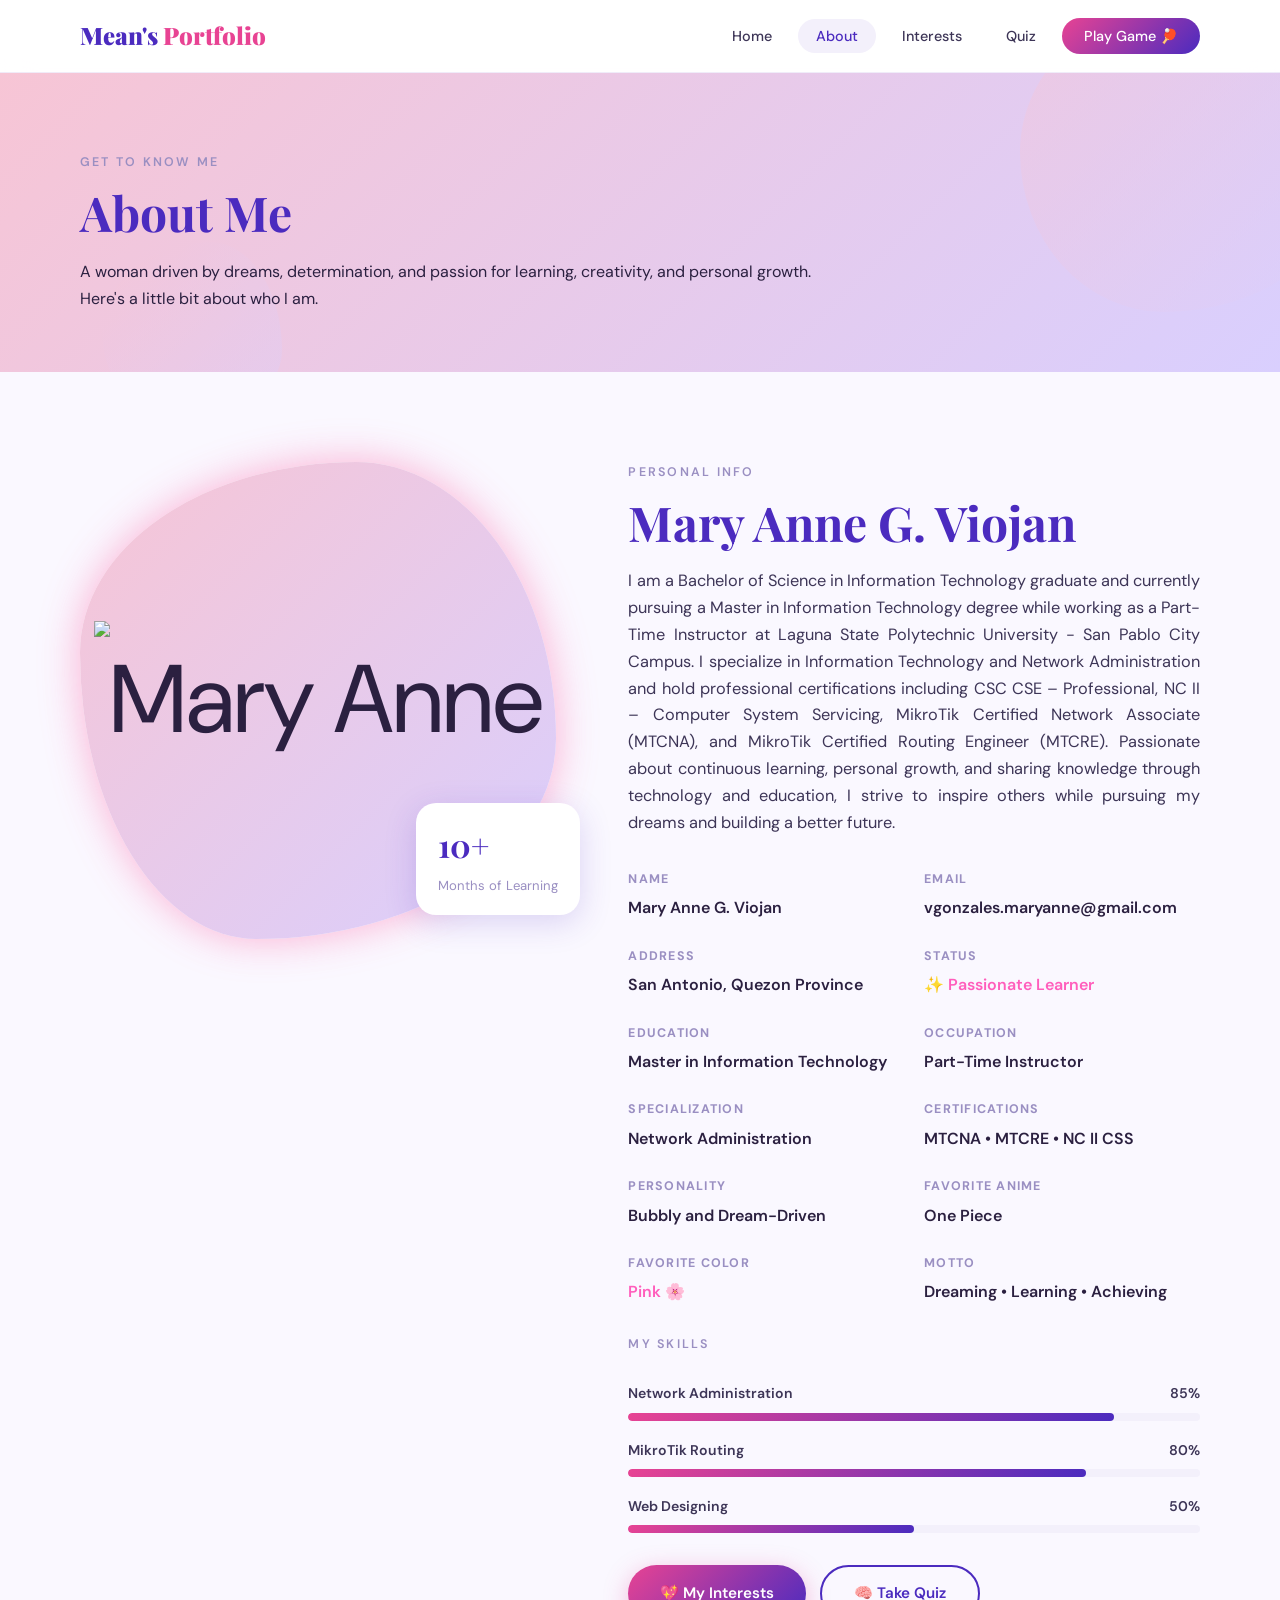
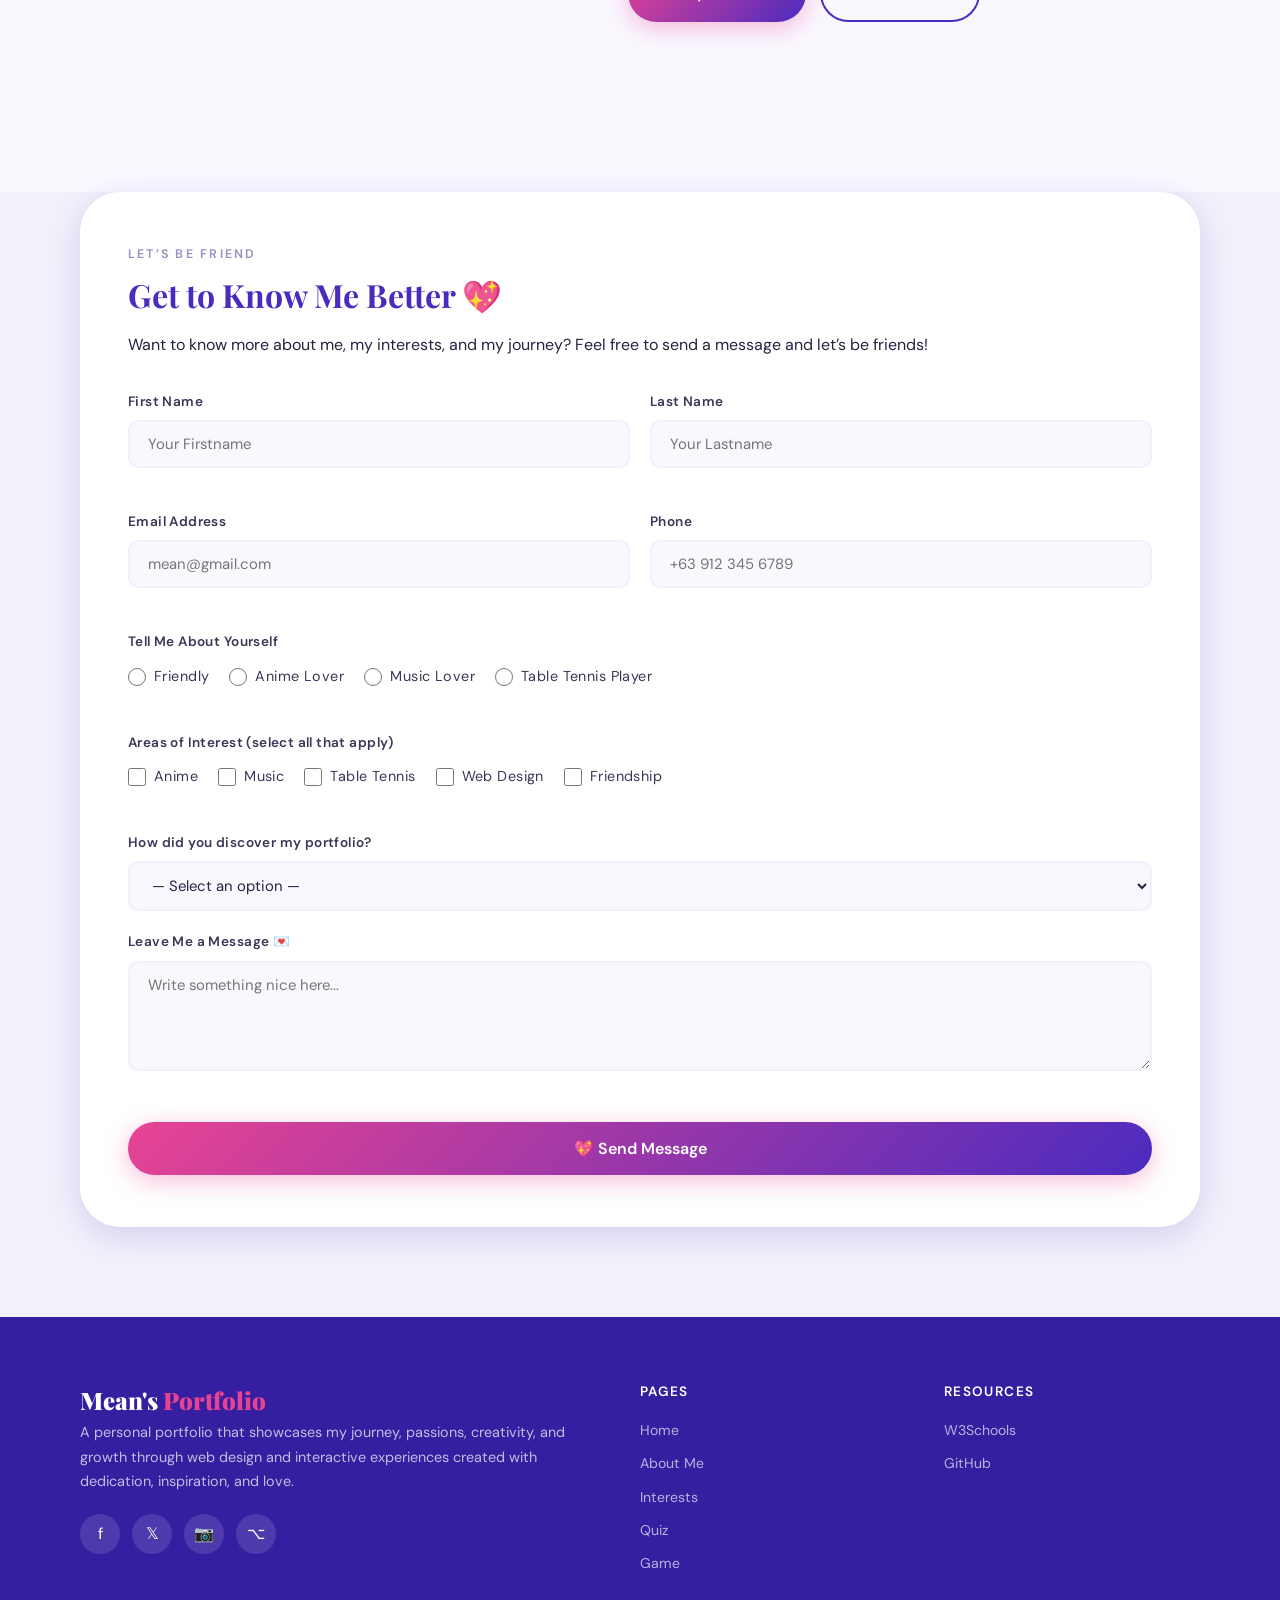
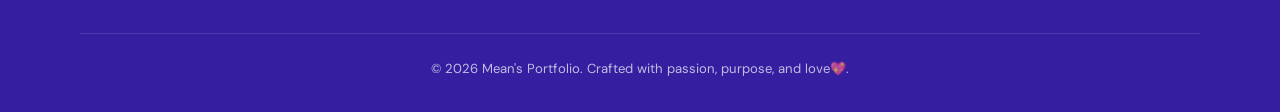
==== about.html @ 51479672 "Add files via upload" ====
<!DOCTYPE html>
<html lang="en">
<head>
  <meta charset="UTF-8" />
  <meta name="viewport" content="width=device-width, initial-scale=1.0" />
  <title>Mean's Portfolio — About Me</title>
  <link rel="stylesheet" href="style.css" />
</head>
<body>

  <nav class="navbar">
    <div class="container nav-inner">
      <a href="index.html" class="nav-logo">Mean's<span>  Portfolio</span></a>
      <ul class="nav-links">
        <li><a href="index.html">Home</a></li>
        <li><a href="about.html">About</a></li>
        <li><a href="interest.html">Interests</a></li>
        <li><a href="quiz.html">Quiz</a></li>
        <li><a href="game.html" class="nav-cta">Play Game 🏓</a></li>
      </ul>
      <button class="nav-hamburger" aria-label="Toggle menu">
        <span></span><span></span><span></span>
      </button>
    </div>
    <ul class="nav-mobile">
      <li><a href="index.html">Home</a></li>
      <li><a href="about.html">About</a></li>
      <li><a href="interest.html">Interests</a></li>
      <li><a href="quiz.html">Quiz</a></li>
      <li><a href="game.html">Play Game 🏓</a></li>
    </ul>
  </nav>

  <section class="page-hero">
    <div class="blob" style="width:320px;height:320px;top:-80px;right:-60px;opacity:.5;"></div>
    <div class="blob" style="width:180px;height:180px;bottom:-50px;left:8%;opacity:.4;"></div>
    <div class="container page-hero-content">
      <p class="section-label">Get to know me</p>
      <h1 class="section-title">About Me</h1>
     <p class="about-text">
        A woman driven by dreams, determination, and passion for learning, creativity, and personal growth. <br> Here's a little bit about who I am.</p>
    </div>
  </section>

  <section class="section">
    <div class="container">
      <div class="about-grid">
        <div class="about-img-wrap fade-up">
          <div class="about-img-blob">
            <img src="C:\Users\Mary Anne Viojan\Desktop\MEAN\MIT\2nd Sem\WITM 5-2\MeanPortfolio\mean.jpg" alt="Mary Anne" class="about-profile-img">
          </div>
          <div class="about-stat-card">
            <strong>10+</strong>
            <span>Months of Learning</span>
          </div>
        </div>

        <div class="about-info fade-up">
          <p class="section-label">Personal Info</p>
          <h2 class="section-title">Mary Anne G. Viojan</h2>
          <p class="section-sub" style="max-width:100%; text-align: justify;">
              I am a Bachelor of Science in Information Technology graduate and currently pursuing a Master in Information Technology degree while working as a Part-Time Instructor at Laguna State Polytechnic University - San Pablo City Campus. 
              I specialize in Information Technology and Network Administration and hold professional certifications including CSC CSE – Professional, NC II – Computer System Servicing, 
              MikroTik Certified Network Associate (MTCNA), and MikroTik Certified Routing Engineer (MTCRE). 
              Passionate about continuous learning, personal growth, and sharing knowledge through technology and education,
              I strive to inspire others while pursuing my dreams and building a better future.
          </p>

          <div style="display:grid; grid-template-columns:1fr 1fr; gap:20px; margin:28px 0;">

            <div>
              <span style="font-size:.78rem;font-weight:700;letter-spacing:.1em;text-transform:uppercase;color:var(--gray-400)">
                Name
              </span>
              <p style="font-weight:600;color:var(--text);margin-top:4px">
                Mary Anne G. Viojan
              </p>
            </div>

            <div>
              <span style="font-size:.78rem;font-weight:700;letter-spacing:.1em;text-transform:uppercase;color:var(--gray-400)">
                Email
              </span>
              <p style="font-weight:600;color:var(--text);margin-top:4px">
                vgonzales.maryanne@gmail.com
              </p>
            </div>

            <div>
              <span style="font-size:.78rem;font-weight:700;letter-spacing:.1em;text-transform:uppercase;color:var(--gray-400)">
                Address
              </span>
              <p style="font-weight:600;color:var(--text);margin-top:4px">
                San Antonio, Quezon Province
              </p>
            </div>

            <div>
              <span style="font-size:.78rem;font-weight:700;letter-spacing:.1em;text-transform:uppercase;color:var(--gray-400)">
                Status
              </span>
              <p style="font-weight:600;color:#ff5ebc;margin-top:4px">
                ✨ Passionate Learner
              </p>
            </div>

            <div>
              <span style="font-size:.78rem;font-weight:700;letter-spacing:.1em;text-transform:uppercase;color:var(--gray-400)">
                Education
              </span>
              <p style="font-weight:600;color:var(--text);margin-top:4px">
                Master in Information Technology
              </p>
            </div>

            <div>
              <span style="font-size:.78rem;font-weight:700;letter-spacing:.1em;text-transform:uppercase;color:var(--gray-400)">
                Occupation
              </span>
              <p style="font-weight:600;color:var(--text);margin-top:4px">
                Part-Time Instructor
              </p>
            </div>

            <div>
              <span style="font-size:.78rem;font-weight:700;letter-spacing:.1em;text-transform:uppercase;color:var(--gray-400)">
                Specialization
              </span>
              <p style="font-weight:600;color:var(--text);margin-top:4px">
                Network Administration
              </p>
            </div>

            <div>
              <span style="font-size:.78rem;font-weight:700;letter-spacing:.1em;text-transform:uppercase;color:var(--gray-400)">
                Certifications
              </span>
              <p style="font-weight:600;color:var(--text);margin-top:4px">
                MTCNA • MTCRE • NC II CSS
              </p>
            </div>

            <div>
              <span style="font-size:.78rem;font-weight:700;letter-spacing:.1em;text-transform:uppercase;color:var(--gray-400)">
                Personality
              </span>
              <p style="font-weight:600;color:var(--text);margin-top:4px">
                Bubbly and Dream-Driven
              </p>
            </div>

            <div>
              <span style="font-size:.78rem;font-weight:700;letter-spacing:.1em;text-transform:uppercase;color:var(--gray-400)">
                Favorite Anime
              </span>
              <p style="font-weight:600;color:var(--text);margin-top:4px">
                One Piece
              </p>
            </div>

            <div>
              <span style="font-size:.78rem;font-weight:700;letter-spacing:.1em;text-transform:uppercase;color:var(--gray-400)">
                Favorite Color
              </span>
              <p style="font-weight:600;color:#ff5ebc;margin-top:4px">
                Pink 🌸
              </p>
            </div>

            <div>
              <span style="font-size:.78rem;font-weight:700;letter-spacing:.1em;text-transform:uppercase;color:var(--gray-400)">
                Motto
              </span>
              <p style="font-weight:600;color:var(--text);margin-top:4px">
                Dreaming • Learning • Achieving
              </p>
            </div>

          </div>

          <p class="section-label">My Skills</p>
          <div class="skills-list">

            <div class="skill-item">
              <div class="skill-header"><span>Network Administration</span><span>85%</span></div>
              <div class="skill-bar">
                <div class="skill-fill" data-width="85%" style="width:0%"></div>
              </div>
            </div>

            <div class="skill-item">
              <div class="skill-header"><span>MikroTik Routing</span><span>80%</span></div>
              <div class="skill-bar">
                <div class="skill-fill" data-width="80%" style="width:0%"></div>
              </div>
            </div>

            <div class="skill-item">
              <div class="skill-header"><span>Web Designing</span><span>50%</span></div>
              <div class="skill-bar">
                <div class="skill-fill" data-width="50%" style="width:0%"></div>
              </div>
            </div>

          </div>

          <div style="margin-top:32px; display:flex; gap:14px; flex-wrap:wrap;">
            <a href="interest.html" class="btn btn-primary">💖 My Interests</a>
            <a href="quiz.html"     class="btn btn-outline">🧠 Take Quiz</a>
          </div>
        </div>

      </div>
    </div>
  </section>

  <section class="section" style="background:var(--gray-100); padding-top:0;">
    <div class="container">
      <div class="form-card fade-up">
        <p class="section-label">LET’S BE FRIEND</p>
        <h2 class="section-title">Get to Know Me Better 💖</h2>
        <p class="section-sub; about-text">Want to know more about me, my interests, and my journey? Feel free to send a message and let’s be friends!</p>

        <form id="contact-form" novalidate>
          <div class="form-grid">

            <div class="form-group">
              <label for="fname">First Name</label>
              <input type="text" id="fname" name="fname" placeholder="Your Firstname" />
              <span class="form-error" id="fname-error"></span>
            </div>

            <div class="form-group">
              <label for="lname">Last Name</label>
              <input type="text" id="lname" name="lname" placeholder="Your Lastname" />
              <span class="form-error" id="lname-error"></span>
            </div>

            <div class="form-group">
              <label for="email">Email Address</label>
              <input type="email" id="email" name="email" placeholder="mean@gmail.com" />
              <span class="form-error" id="email-error"></span>
            </div>

            <div class="form-group">
              <label for="phone">Phone</label>
              <input type="tel" id="phone" name="phone" placeholder="+63 912 345 6789" />
            </div>

            <div class="form-group full">
              <label>Tell Me About Yourself</label>
              <div class="radio-group">
                <label><input type="radio" name="yourself" value="Friendly" /> Friendly</label>
                <label><input type="radio" name="yourself" value="Anime Lover"   /> Anime Lover</label>
                <label><input type="radio" name="yourself" value="Music Lover"  />Music Lover </label>
                <label><input type="radio" name="yourself" value="Table Tennis Player"     />Table Tennis Player </label>
              </div>
              <span class="form-error" id="yourself-error"></span>
            </div>

            <div class="form-group full">
              <label>Areas of Interest (select all that apply)</label>
              <div class="check-group">
                <label><input type="checkbox" name="interests" value="anime"  /> Anime</label>
                <label><input type="checkbox" name="interests" value="music"  /> Music</label>
                <label><input type="checkbox" name="interests" value="pingpong"  /> Table Tennis</label>
                <label><input type="checkbox" name="interests" value="web"      /> Web Design</label>
                <label><input type="checkbox" name="interests" value="frienship"  /> Friendship</label>
              </div>
              <span class="form-error" id="interests-error"></span>
            </div>

            <div class="form-group full">
              <label for="source">How did you discover my portfolio?</label>
              <select id="source" name="source">
                <option value="">— Select an option —</option>
                <option value="social">Social Media</option>
                <option value="reco">Friend Recommendation</option>
                <option value="school">School Activity</option>
                <option value="exploring">Just Exploring</option>
                <option value="other">Other</option>
              </select>
            </div>

            <div class="form-group full">
              <label for="message">Leave Me a Message 💌</label>
              <textarea id="message" name="message" placeholder="Write something nice here..."></textarea>
              <span class="form-error" id="message-error"></span>
            </div>

            <div class="form-group full" style="margin-top:8px;">
              <button type="submit" class="btn btn-primary" style="width:100%; justify-content:center; font-size:1rem; padding:16px;">
                💖 Send Message
              </button>
            </div>

          </div>
        </form>

        <div id="form-success" class="form-success-msg">
          🎉 Thank you! Your message has been received. I'll get back to you soon!
        </div>

      </div>
    </div>
  </section>

  <footer class="footer">
    <div class="container">
      <div class="footer-grid">
        <div class="footer-brand">
          <a href="index.html" class="nav-logo">Mean's<span> Portfolio</span></a>
          <p>A personal portfolio that showcases my journey, passions, creativity, and growth through web design and interactive experiences created with dedication, inspiration, and love.</p>
          <div class="social-links">
            <a href="https://www.facebook.com/maryanne.gonzales.5876/" title="Facebook">f</a>
            <a href="#" title="Twitter">𝕏</a>
            <a href="https://www.instagram.com/_whtdhck" title="Instagram">📷</a>
            <a href="#" title="GitHub">⌥</a>
          </div>
        </div>
        <div class="footer-col">
          <h4>Pages</h4>
          <a href="index.html">Home</a>
          <a href="about.html">About Me</a>
          <a href="interest.html">Interests</a>
          <a href="quiz.html">Quiz</a>
          <a href="game.html">Game</a>
        </div>
        <div class="footer-col">
          <h4>Resources</h4>
          <a href="https://www.w3schools.com" target="_blank" rel="noopener">W3Schools</a>
          <a href="https://github.com" target="_blank" rel="noopener">GitHub</a>
        </div>
      </div>
      <div class="footer-bottom">
        <p>© 2026 Mean's Portfolio. Crafted with passion, purpose, and love💖.</p>
      </div>
    </div>
  </footer>

  <script src="script.js"></script>
</body>
</html>
---- style.css ----
/* ---------- Google Fonts Import ---------- */
@import url('https://fonts.googleapis.com/css2?family=Playfair+Display:wght@700;900&family=DM+Sans:wght@300;400;500;600&display=swap');

/* ---------- CSS Variables ---------- */
:root {
  --purple:      #4B2BBF;
  --purple-dark: #351FA0;
  --purple-light:#7B5EE8;
  --pink:        #E84393;
  --pink-light:  #F7C5D5;
  --rose:        #FF6FB4;
  --white:       #FFFFFF;
  --off-white:   #FAF8FF;
  --gray-100:    #F3F0FB;
  --gray-400:    #9A8FC2;
  --gray-700:    #3D3557;
  --text:        #2B2040;

  --gradient:    linear-gradient(135deg, var(--pink) 0%, var(--purple) 100%);
  --gradient-soft: linear-gradient(135deg, #F7C5D5 0%, #D9CFFE 100%);

  --shadow-sm:   0 2px 12px rgba(75,43,191,.10);
  --shadow-md:   0 8px 32px rgba(75,43,191,.18);
  --shadow-lg:   0 20px 60px rgba(75,43,191,.22);

  --radius-sm:   10px;
  --radius-md:   20px;
  --radius-lg:   40px;
  --radius-blob: 60% 40% 55% 45% / 50% 60% 40% 50%;

  --transition:  0.28s cubic-bezier(.4,0,.2,1);
  --font-display:'Playfair Display', serif;
  --font-body:   'DM Sans', sans-serif;
}

/* ---------- Reset & Base ---------- */
*, *::before, *::after { box-sizing: border-box; margin: 0; padding: 0; }

html { scroll-behavior: smooth; }

body {
  font-family: var(--font-body);
  background: var(--off-white);
  color: var(--text);
  line-height: 1.65;
  overflow-x: hidden;
}

img { max-width: 100%; display: block; }
a  { text-decoration: none; color: inherit; }
ul { list-style: none; }

/* ---------- Utility ---------- */
.container {
  width: 90%;
  max-width: 1120px;
  margin: 0 auto;
}

.section { padding: 90px 0; }

.section-label {
  font-size: .78rem;
  font-weight: 600;
  letter-spacing: .18em;
  text-transform: uppercase;
  color: var(--gray-400);
  margin-bottom: 12px;
}

.section-title {
  font-family: var(--font-display);
  font-size: clamp(2rem, 4vw, 3rem);
  color: var(--purple);
  line-height: 1.15;
  margin-bottom: 18px;
}

.section-sub {
  color: var(--gray-700);
  max-width: 540px;
  font-size: 1.02rem;
}

/* Gradient text helper */
.grad-text {
  background: var(--gradient);
  -webkit-background-clip: text;
  -webkit-text-fill-color: transparent;
  background-clip: text;
}

/* Blob shapes */
.blob {
  border-radius: var(--radius-blob);
  background: var(--gradient-soft);
  position: absolute;
  z-index: 0;
  pointer-events: none;
}

/* ---------- Buttons ---------- */
.btn {
  display: inline-flex;
  align-items: center;
  gap: 8px;
  padding: 14px 32px;
  border-radius: 50px;
  font-family: var(--font-body);
  font-size: .95rem;
  font-weight: 600;
  cursor: pointer;
  border: none;
  transition: var(--transition);
}

.btn-primary {
  background: var(--gradient);
  color: var(--white);
  box-shadow: 0 6px 24px rgba(232,67,147,.35);
}
.btn-primary:hover {
  transform: translateY(-3px);
  box-shadow: 0 12px 36px rgba(232,67,147,.45);
}

.btn-outline {
  background: transparent;
  color: var(--purple);
  border: 2px solid var(--purple);
}
.btn-outline:hover {
  background: var(--purple);
  color: var(--white);
  transform: translateY(-3px);
}

.btn-white {
  background: var(--white);
  color: var(--purple);
  box-shadow: var(--shadow-sm);
}
.btn-white:hover {
  background: var(--gray-100);
  transform: translateY(-3px);
}

/* ---------- NAV ---------- */
.navbar {
  position: fixed;
  top: 0; left: 0; right: 0;
  z-index: 1000;
  background: rgba(255,255,255,.9);
  backdrop-filter: blur(16px);
  -webkit-backdrop-filter: blur(16px);
  border-bottom: 1px solid rgba(75,43,191,.08);
  transition: box-shadow var(--transition);
}

.navbar.scrolled { box-shadow: var(--shadow-md); }

.nav-inner {
  display: flex;
  align-items: center;
  justify-content: space-between;
  height: 72px;
}

.nav-logo {
  font-family: var(--font-display);
  font-size: 1.5rem;
  color: var(--purple);
  font-weight: 900;
}
.nav-logo span { color: var(--pink); }

.nav-links {
  display: flex;
  gap: 8px;
  align-items: center;
}

.nav-links a {
  padding: 8px 18px;
  border-radius: 50px;
  font-size: .9rem;
  font-weight: 500;
  color: var(--gray-700);
  transition: var(--transition);
}
.nav-links a:hover,
.nav-links a.active {
  background: var(--gray-100);
  color: var(--purple);
}
.nav-links a.nav-cta {
  background: var(--gradient);
  color: var(--white);
  padding: 9px 22px;
}
.nav-links a.nav-cta:hover { opacity: .88; transform: translateY(-1px); }

/* Hamburger */
.nav-hamburger {
  display: none;
  flex-direction: column;
  gap: 5px;
  cursor: pointer;
  padding: 4px;
  background: none;
  border: none;
}
.nav-hamburger span {
  display: block;
  width: 26px;
  height: 3px;
  background: var(--purple);
  border-radius: 3px;
  transition: var(--transition);
}
.nav-hamburger.open span:nth-child(1) { transform: translateY(8px) rotate(45deg); }
.nav-hamburger.open span:nth-child(2) { opacity: 0; }
.nav-hamburger.open span:nth-child(3) { transform: translateY(-8px) rotate(-45deg); }

/* Mobile nav */
.nav-mobile {
  display: none;
  flex-direction: column;
  background: var(--white);
  padding: 16px 24px 24px;
  border-top: 1px solid var(--gray-100);
}
.nav-mobile.open { display: flex; }
.nav-mobile a {
  padding: 12px 0;
  border-bottom: 1px solid var(--gray-100);
  font-weight: 500;
  color: var(--gray-700);
  transition: color var(--transition);
}
.nav-mobile a:hover, .nav-mobile a.active { color: var(--purple); }

/* ---------- FOOTER ---------- */
.footer {
  background: var(--purple-dark);
  color: rgba(255,255,255,.7);
  padding: 64px 0 32px;
}

.footer-grid {
  display: grid;
  grid-template-columns: 2fr 1fr 1fr;
  gap: 48px;
  margin-bottom: 48px;
}

.footer-brand .nav-logo { color: var(--white); margin-bottom: 14px; }
.footer-brand p { font-size: .9rem; line-height: 1.7; }

.footer-col h4 {
  color: var(--white);
  font-size: .85rem;
  font-weight: 600;
  letter-spacing: .1em;
  text-transform: uppercase;
  margin-bottom: 16px;
}
.footer-col a {
  display: block;
  font-size: .88rem;
  margin-bottom: 10px;
  color: rgba(255,255,255,.65);
  transition: color var(--transition);
}
.footer-col a:hover { color: var(--pink-light); }

.footer-bottom {
  border-top: 1px solid rgba(255,255,255,.12);
  padding-top: 24px;
  text-align: center;
  font-size: .82rem;
}

/* ---------- SOCIAL ICONS ---------- */
.social-links { display: flex; gap: 12px; margin-top: 20px; }
.social-links a {
  width: 40px; height: 40px;
  border-radius: 50%;
  background: rgba(255,255,255,.12);
  display: flex; align-items: center; justify-content: center;
  font-size: 1rem;
  transition: var(--transition);
  color: var(--white);
}
.social-links a:hover { background: var(--pink); transform: translateY(-3px); }

/* ---------- PAGE HERO (shared) ---------- */
.page-hero {
  margin-top: 72px;
  padding: 80px 0 60px;
  background: var(--gradient-soft);
  position: relative;
  overflow: hidden;
}
.page-hero .blob:nth-child(1) { width: 350px; height: 350px; top: -80px; right: -80px; opacity: .5; }
.page-hero .blob:nth-child(2) { width: 200px; height: 200px; bottom: -60px; left: 10%; opacity: .4; }
.page-hero-content { position: relative; z-index: 1; }

/* HOME PAGE */
.hero {
  margin-top: 72px;
  min-height: calc(100vh - 72px);
  display: flex;
  align-items: center;
  position: relative;
  overflow: hidden;
  background: var(--off-white);
}

.hero-bg-blob-1 {
  width: 600px; height: 600px;
  background: var(--gradient-soft);
  top: -100px; right: -120px;
  opacity: .7;
}
.hero-bg-blob-2 {
  width: 280px; height: 280px;
  background: linear-gradient(135deg, #fde8f4, #d4c9ff);
  bottom: 60px; left: 5%;
  opacity: .6;
}

.hero-inner {
  display: grid;
  grid-template-columns: 1fr 1fr;
  gap: 64px;
  align-items: center;
  position: relative;
  z-index: 1;
}

.hero-tag {
  display: inline-block;
  background: var(--gray-100);
  color: var(--purple);
  font-size: .78rem;
  font-weight: 600;
  letter-spacing: .14em;
  text-transform: uppercase;
  padding: 7px 18px;
  border-radius: 50px;
  margin-bottom: 30px;
}

.hero-title {
  font-family: var(--font-display);
  font-size: clamp(2.4rem, 5.5vw, 4rem);
  line-height: 1.1;
  color: var(--purple);
  margin-bottom: 22px;
}

.hero-desc {
  color: var(--gray-700);
  font-size: 1.08rem;
  max-width: 440px;
  margin-bottom: 36px;
}

.hero-actions { display: flex; gap: 14px; flex-wrap: wrap; }

/* Stats strip */
.hero-stats {
  display: flex;
  gap: 40px;
  margin-top: 52px;
  padding-top: 40px;
  border-top: 1px solid var(--gray-100);
}
.hero-stats .stat-num {
  font-family: var(--font-display);
  font-size: 2.2rem;
  color: var(--purple);
  display: block;
  line-height: 1;
}
.hero-stats .stat-label {
  font-size: .82rem;
  color: var(--gray-400);
  margin-top: 4px;
}

/* Hero image side */
.hero-visual { position: relative; display: flex; justify-content: center; }

.hero-img-blob {
  width: 420px; height: 420px;
  background: var(--gradient);
  position: relative;
  border-radius: 55% 45% 60% 40% / 45% 55% 45% 55%;
  overflow: hidden;
  box-shadow: var(--shadow-lg);
}

.hero-img-blob img {
  width: 100%; height: 100%;
  object-fit: cover;
  opacity: .9;
}

/* Placeholder avatar (no real image) */
.avatar-placeholder {
  width: 100%;
  height: 100%;
  display: flex;
  align-items: center;
  justify-content: center;
  font-size: 8rem;
  background: var(--gradient-soft);
}

/* ===== FLOATING BADGE FINAL ===== */
.hero-badge{
    position: absolute;
    right: -20px;
    bottom: 70px;

    background: white;
    padding: 10px 14px;

    border-radius: 18px;

    display: flex;
    align-items: center;
    gap: 10px;

    width: 150px;

    box-shadow: 0 10px 25px rgba(0,0,0,0.08);

    transition: 0.3s ease;
}

/* Hover Effect */
.hero-badge:hover{
    transform: translateY(-4px);
    box-shadow: 0 14px 30px rgba(255, 105, 180, 0.18);
}

/* Badge Icon */
.hero-badge-icon{
    width: 36px;
    height: 36px;

    display: flex;
    align-items: center;
    justify-content: center;

    border-radius: 50%;

    font-size: .9rem;

    background: linear-gradient(135deg,#ff5ec4,#9b5cff);
    color: white;

    flex-shrink: 0;
}

/* Badge Text */
.hero-badge strong{
    font-size: .95rem;
    color: #4b2aad;
}

.hero-badge span{
    font-size: .85rem;
    color: #8c8c8c;
}

/* Home Features section */
.features-grid {
  display: grid;
  grid-template-columns: repeat(4, 1fr);
  gap: 15px;
  margin-top: 30px;
}

.feature-card {
  background: var(--white);
  border-radius: var(--radius-md);
  padding: 20px 15px;
  box-shadow: var(--shadow-sm);
  border: 1px solid rgba(75,43,191,.06);
  transition: var(--transition);
  position: relative;
  overflow: hidden;
  
}
.feature-card::before {
  content: '';
  position: absolute;
  top: 0; left: 0; right: 0;
  height: 4px;
  background: var(--gradient);
  transform: scaleX(0);
  transition: transform var(--transition);
  transform-origin: left;
}
.feature-card:hover { transform: translateY(-6px); box-shadow: var(--shadow-md); }
.feature-card:hover::before { transform: scaleX(1); }

.feature-icon {
  width: 56px; height: 56px;
  background: var(--gradient-soft);
  border-radius: var(--radius-sm);
  display: flex; align-items: center; justify-content: center;
  font-size: 1.6rem;
  margin-bottom: 20px;
}

.feature-card h3 {
  font-family: var(--font-display);
  font-size: 1.25rem;
  color: var(--purple);
  margin-bottom: 10px;
}
.feature-card p { font-size: .9rem; color: var(--gray-700); line-height: 1.7; }

/* CTA Banner */
.cta-banner {
  background: var(--gradient);
  border-radius: var(--radius-lg);
  padding: 70px 60px;
  text-align: center;
  position: relative;
  overflow: hidden;
  color: var(--white);
}
.cta-banner h2 {
  font-family: var(--font-display);
  font-size: clamp(2rem, 4vw, 3rem);
  margin-bottom: 16px;
}
.cta-banner p { opacity: .88; margin-bottom: 36px; font-size: 1.05rem; }

/* ABOUT PAGE */
.about-grid {
  display: grid;
  grid-template-columns: 1fr 1.2fr;
  gap: 72px;
  align-items: start;
}

.about-img-wrap { position: relative; }

.about-img-blob {
  width: 100%;
  aspect-ratio: 1;
  background: var(--gradient-soft);
  border-radius: 55% 45% 50% 50% / 50% 60% 40% 50%;
  display: flex; align-items: center; justify-content: center;
  font-size: 6rem;
  overflow: hidden;
  box-shadow: var(--shadow-md);
}

.about-stat-card {
  position: absolute;
  background: var(--white);
  box-shadow: var(--shadow-md);
  border-radius: var(--radius-md);
  padding: 16px 22px;
  bottom: 24px; right: -24px;
}
.about-stat-card strong {
  font-family: var(--font-display);
  font-size: 2rem;
  color: var(--purple);
  display: block;
}
.about-stat-card span { font-size: .82rem; color: var(--gray-400); }

/* Skills progress bars */
.skills-list { margin-top: 28px; }
.skill-item { margin-bottom: 18px; }
.skill-item .skill-header {
  display: flex;
  justify-content: space-between;
  font-size: .88rem;
  font-weight: 600;
  color: var(--gray-700);
  margin-bottom: 7px;
}
.skill-bar {
  height: 8px;
  background: var(--gray-100);
  border-radius: 50px;
  overflow: hidden;
}
.skill-fill {
  height: 100%;
  background: var(--gradient);
  border-radius: 50px;
  transform-origin: left;
  animation: growBar 1.2s ease forwards;
}
@keyframes growBar { from { width: 0 !important; } }

/* Contact Form */
.form-card {
  background: var(--white);
  border-radius: var(--radius-lg);
  padding: 52px 48px;
  box-shadow: var(--shadow-md);
  margin-top: 80px;
}
.form-card .section-title { font-size: 2rem; }

.form-grid {
  display: grid;
  grid-template-columns: 1fr 1fr;
  gap: 20px;
  margin-top: 32px;
}
.form-grid .full { grid-column: 1 / -1; }

.form-group { display: flex; flex-direction: column; gap: 7px; }

.form-group label {
  font-size: .85rem;
  font-weight: 600;
  color: var(--gray-700);
  letter-spacing: .03em;
}

.form-group input,
.form-group select,
.form-group textarea {
  padding: 12px 18px;
  border: 2px solid var(--gray-100);
  border-radius: var(--radius-sm);
  font-family: var(--font-body);
  font-size: .93rem;
  color: var(--text);
  background: var(--off-white);
  transition: border-color var(--transition), box-shadow var(--transition);
  outline: none;
}
.form-group input:focus,
.form-group select:focus,
.form-group textarea:focus {
  border-color: var(--purple-light);
  box-shadow: 0 0 0 3px rgba(123,94,232,.15);
  background: var(--white);
}
.form-group textarea { resize: vertical; min-height: 110px; }

/* Radio & Checkbox group */
.radio-group, .check-group {
  display: flex;
  gap: 20px;
  flex-wrap: wrap;
  margin-top: 4px;
}
.radio-group label,
.check-group label {
  display: flex;
  align-items: center;
  gap: 8px;
  cursor: pointer;
  font-size: .9rem;
  color: var(--gray-700);
  font-weight: 400;
}
.radio-group input[type="radio"],
.check-group input[type="checkbox"] {
  width: 18px; height: 18px;
  accent-color: var(--purple);
  cursor: pointer;
  border: none;
  padding: 0;
  box-shadow: none;
}
.form-group input[type="radio"]:focus,
.form-group input[type="checkbox"]:focus { box-shadow: none; border-color: transparent; }

.form-error {
  font-size: .78rem;
  color: #e63946;
  min-height: 16px;
}
.form-success-msg {
  display: none;
  background: linear-gradient(135deg,#d4edda,#c3f0ca);
  color: #155724;
  border-radius: var(--radius-sm);
  padding: 16px 20px;
  font-weight: 600;
  margin-top: 20px;
  text-align: center;
}

/* INTEREST PAGE */
.interests-grid {
  display: grid;
  grid-template-columns: repeat(3, 1fr);
  gap: 28px;
  margin-top: 48px;
}

.interest-card {
  background: var(--white);
  border-radius: var(--radius-md);
  overflow: hidden;
  box-shadow: var(--shadow-sm);
  transition: var(--transition);
}
.interest-card:hover { transform: translateY(-8px); box-shadow: var(--shadow-md); }

.interest-card-img {
  height: 180px;
  background: var(--gradient-soft);
  display: flex; align-items: center; justify-content: center;
  font-size: 4rem;
  position: relative;
  overflow: hidden;
}
.interest-card-img::after {
  content: '';
  position: absolute;
  bottom: 0; left: 0; right: 0;
  height: 50%;
  background: linear-gradient(to top, rgba(75,43,191,.15), transparent);
}

.interest-card-body { padding: 24px; }
.interest-card-body h3 {
  font-family: var(--font-display);
  font-size: 1.2rem;
  color: var(--purple);
  margin-bottom: 10px;
}
.interest-card-body p { font-size: .88rem; color: var(--gray-700); line-height: 1.7; margin-bottom: 16px; }
.interest-card-body a { font-size: .85rem; font-weight: 600; color: var(--pink); }
.interest-card-body a:hover { text-decoration: underline; }

/* Favorites table */
.fancy-table {
  width: 100%;
  border-collapse: collapse;
  margin-top: 32px;
  background: var(--white);
  border-radius: var(--radius-md);
  overflow: hidden;
  box-shadow: var(--shadow-sm);
}
.fancy-table thead {
  background: var(--gradient);
  color: var(--white);
}
.fancy-table th {
  padding: 16px 20px;
  text-align: left;
  font-size: .85rem;
  font-weight: 600;
  letter-spacing: .05em;
  text-transform: uppercase;
}
.fancy-table td {
  padding: 15px 20px;
  font-size: .9rem;
  color: var(--gray-700);
  border-bottom: 1px solid var(--gray-100);
}
.fancy-table tr:last-child td { border-bottom: none; }
.fancy-table tr:hover td { background: var(--gray-100); }

.tag-badge {
  display: inline-block;
  background: var(--gradient-soft);
  color: var(--purple);
  font-size: .76rem;
  font-weight: 600;
  padding: 4px 12px;
  border-radius: 50px;
}

/* Quick links panel */
.quick-links-panel {
  background: var(--gradient);
  border-radius: var(--radius-lg);
  padding: 52px 48px;
  color: var(--white);
  display: flex;
  align-items: center;
  justify-content: space-between;
  gap: 32px;
  flex-wrap: wrap;
  margin-top: 64px;
}
.quick-links-panel h3 {
  font-family: var(--font-display);
  font-size: 1.8rem;
  margin-bottom: 8px;
}
.quick-links-panel p { opacity: .85; font-size: .95rem; }
.quick-links-btns { display: flex; gap: 14px; flex-wrap: wrap; }

/* QUIZ PAGE  */
.quiz-wrap {
  max-width: 760px;
  margin: 0 auto;
}

.quiz-card {
  background: var(--white);
  border-radius: var(--radius-lg);
  padding: 48px 52px;
  box-shadow: var(--shadow-md);
  margin-bottom: 32px;
}

.quiz-progress-bar {
  height: 6px;
  background: var(--gray-100);
  border-radius: 50px;
  overflow: hidden;
  margin-bottom: 32px;
}
.quiz-progress-fill {
  height: 100%;
  background: var(--gradient);
  border-radius: 50px;
  transition: width .5s ease;
}

.quiz-meta {
  display: flex;
  justify-content: space-between;
  align-items: center;
  margin-bottom: 24px;
}
.quiz-q-num { font-size: .82rem; font-weight: 600; color: var(--gray-400); letter-spacing: .08em; text-transform: uppercase; }
.quiz-score-live {
  background: var(--gradient-soft);
  color: var(--purple);
  font-weight: 700;
  font-size: .85rem;
  padding: 5px 14px;
  border-radius: 50px;
}

.quiz-question {
  font-family: var(--font-display);
  font-size: 1.55rem;
  color: var(--purple);
  margin-bottom: 28px;
  line-height: 1.3;
}

.quiz-options { display: flex; flex-direction: column; gap: 14px; }

.quiz-option {
  display: flex;
  align-items: center;
  gap: 16px;
  padding: 16px 20px;
  border: 2px solid var(--gray-100);
  border-radius: var(--radius-sm);
  cursor: pointer;
  font-size: .95rem;
  font-weight: 500;
  color: var(--gray-700);
  transition: var(--transition);
  background: var(--off-white);
  user-select: none;
}
.quiz-option:hover:not(.disabled) {
  border-color: var(--purple-light);
  background: var(--gray-100);
}
.quiz-option.correct {
  border-color: #34c78a;
  background: #edfbf4;
  color: #155724;
}
.quiz-option.wrong {
  border-color: #e63946;
  background: #fef0f0;
  color: #841a1a;
}
.quiz-option.disabled { cursor: not-allowed; }

.quiz-option-letter {
  width: 34px; height: 34px;
  border-radius: 50%;
  background: var(--gray-100);
  display: flex; align-items: center; justify-content: center;
  font-weight: 700;
  font-size: .85rem;
  flex-shrink: 0;
  transition: var(--transition);
}
.quiz-option.correct .quiz-option-letter { background: #34c78a; color: var(--white); }
.quiz-option.wrong   .quiz-option-letter { background: #e63946; color: var(--white); }

#quiz-feedback {
  margin-top: 20px;
  padding: 14px 20px;
  border-radius: var(--radius-sm);
  font-weight: 600;
  font-size: .95rem;
  display: none;
}
#quiz-feedback.correct { background: #edfbf4; color: #155724; }
#quiz-feedback.wrong   { background: #fef0f0; color: #841a1a; }

.quiz-nav { display: flex; justify-content: flex-end; margin-top: 28px; }

/* Results card */
#quiz-result {
  display: none;
  text-align: center;
}
.result-emoji { font-size: 5rem; margin-bottom: 16px; }
#quiz-result h2 {
  font-family: var(--font-display);
  font-size: 2.4rem;
  color: var(--purple);
  margin-bottom: 10px;
}
.result-score-big {
  font-family: var(--font-display);
  font-size: 4rem;
  background: var(--gradient);
  -webkit-background-clip: text;
  -webkit-text-fill-color: transparent;
  background-clip: text;
  line-height: 1;
  margin: 16px 0;
}
.result-msg { color: var(--gray-700); margin-bottom: 28px; }

/* Score table */
.score-table-wrap {
  background: var(--white);
  border-radius: var(--radius-lg);
  padding: 40px 48px;
  box-shadow: var(--shadow-md);
}
.score-table-wrap h3 {
  font-family: var(--font-display);
  font-size: 1.6rem;
  color: var(--purple);
  margin-bottom: 24px;
}

/* GAME PAGE */
.game-wrap {
  max-width: 820px;
  margin: 0 auto;
}

.game-header-bar {
  display: flex;
  align-items: center;
  justify-content: space-between;
  background: var(--white);
  border-radius: var(--radius-md);
  padding: 20px 32px;
  box-shadow: var(--shadow-sm);
  margin-bottom: 20px;
  flex-wrap: wrap;
  gap: 16px;
}
.game-header-bar h2 {
  font-family: var(--font-display);
  font-size: 1.5rem;
  color: var(--purple);
}

.scoreboard {
  display: flex;
  gap: 32px;
  align-items: center;
}
.score-block { text-align: center; }
.score-block .score-num {
  font-family: var(--font-display);
  font-size: 2.2rem;
  color: var(--purple);
  line-height: 1;
}
.score-block .score-lbl { font-size: .78rem; color: var(--gray-400); font-weight: 600; letter-spacing: .05em; text-transform: uppercase; }
.score-divider { font-size: 1.5rem; color: var(--gray-400); }

/* Canvas container */
#game-canvas-wrap {
  background: var(--white);
  border-radius: var(--radius-md);
  box-shadow: var(--shadow-md);
  overflow: hidden;
  position: relative;
}
#game-canvas { display: block; width: 100%; cursor: pointer; }

.game-overlay {
  position: absolute;
  inset: 0;
  display: flex;
  flex-direction: column;
  align-items: center;
  justify-content: center;
  background: rgba(255,255,255,.92);
  backdrop-filter: blur(6px);
  z-index: 10;
}
.game-overlay h3 {
  font-family: var(--font-display);
  font-size: 2.8rem;
  color: var(--purple);
  margin-bottom: 10px;
  text-align: center;
}
.game-overlay p { color: var(--gray-700); margin-bottom: 28px; font-size: 1.05rem; text-align: center; max-width: 360px; }

.game-controls {
  display: flex;
  gap: 14px;
  justify-content: center;
  margin-top: 20px;
  flex-wrap: wrap;
}

.game-instructions {
  background: var(--gradient-soft);
  border-radius: var(--radius-md);
  padding: 24px 32px;
  margin-top: 20px;
  display: flex;
  gap: 32px;
  flex-wrap: wrap;
}
.game-instr-item {
  display: flex;
  align-items: center;
  gap: 10px;
  font-size: .88rem;
  color: var(--gray-700);
}
.game-instr-item .instr-icon {
  width: 36px; height: 36px;
  background: var(--white);
  border-radius: 8px;
  display: flex; align-items: center; justify-content: center;
  font-size: 1.1rem;
  box-shadow: var(--shadow-sm);
}

/* ABOUT TEXT */
.about-text{
    width: 100%;
    max-width: 100%;

    white-space: normal !important;

    overflow-wrap: break-word;
    word-break: normal;

    line-height: 1.8;
}

/* PAGE HERO CONTENT */
.page-hero-content{
    width: 100%;
    max-width: 100%;

    overflow: visible;
}

.page-hero-content{
    width: 100%;
    max-width: 100%;

    padding-left: 80px;
    padding-right: 80px;

    box-sizing: border-box;

    overflow: visible;
}

/* ABOUT TEXT */

.about-text{
    width: 100%;
    max-width: 100%;

    white-space: normal !important;

    overflow-wrap: break-word;
    word-break: normal;

    line-height: 1.8;
}

/* TABLET */

@media (max-width: 900px){

  .hero-inner{
      grid-template-columns: 1fr;
      text-align: center;
  }

  .hero-desc{
      max-width: 100%;
      margin: 0 auto 36px;
  }

  .hero-actions{
      justify-content: center;
  }

  .hero-stats{
      justify-content: center;
  }

  .hero-visual{
      margin-top: 32px;
  }

  .hero-img-blob{
      width: 300px;
      height: 300px;
  }

  .hero-badge{
      left: 0;
  }

  .features-grid{
      grid-template-columns: 1fr 1fr;
  }

  .interests-grid{
      grid-template-columns: 1fr 1fr;
  }

  .about-grid{
      grid-template-columns: 1fr;
  }

  .about-stat-card{
      right: 0;
  }

  .footer-grid{
      grid-template-columns: 1fr 1fr;
  }

  .quiz-card{
      padding: 32px 28px;
  }

  .form-card{
      padding: 36px 28px;
  }

  .score-table-wrap{
      padding: 32px 28px;
  }

  .nav-links{
      display: none;
  }

  .nav-hamburger{
      display: flex;
  }

}

/* MOBILE */

@media (max-width: 768px){

    .page-hero{
        padding: 70px 0;
    }

    .page-hero-content{

        padding-left: 24px;
        padding-right: 24px;

        overflow: visible;
    }

    .about-text{
        display: block;

        width: 100%;

        font-size: 1rem;

        line-height: 1.7;

        text-align: left;
    }

    .section-title{
        font-size: 2.8rem;
    }

}

/* SMALL MOBILE */

@media (max-width: 600px){

  .section{
      padding: 60px 0;
  }

  .features-grid{
      grid-template-columns: 1fr;
  }

  .interests-grid{
      grid-template-columns: 1fr;
  }

  .form-grid{
      grid-template-columns: 1fr;
  }

  .footer-grid{
      grid-template-columns: 1fr;
  }

  .cta-banner{
      padding: 44px 28px;
  }

  .quiz-question{
      font-size: 1.25rem;
  }

  .quick-links-panel{
      padding: 36px 24px;
  }

  .scoreboard{
      gap: 16px;
  }

  .game-header-bar{
      flex-direction: column;
      text-align: center;
  }

}

/* ---------- Animate on scroll (fade-up) ---------- */
.fade-up {
  opacity: 0;
  transform: translateY(32px);
  transition: opacity .65s ease, transform .65s ease;
}
.fade-up.visible {
  opacity: 1;
  transform: translateY(0);
}
.fade-up:nth-child(2) { transition-delay: .1s; }
.fade-up:nth-child(3) { transition-delay: .2s; }
.fade-up:nth-child(4) { transition-delay: .3s; }

.about-text{
    max-width: 100%;
    text-align: justify;
    white-space: normal;
    overflow-wrap: break-word;
    word-break: normal;
    line-height: 1.7;
}

.hero-img-blob{
    width: 420px;
    height: 420px;
    overflow: hidden;
    position: relative;

    /* Wave / Blob Shape */
    border-radius: 58% 42% 63% 37% / 40% 58% 42% 60%;

    /* Soft Pink Glow */
    box-shadow:
        0 0 30px rgba(255, 105, 180, 0.40),
        0 0 50px rgba(255, 182, 193, 0.25);

    animation: blobWave 8s ease-in-out infinite;
    transition: 0.4s ease;
}

/* Moving Blob Animation */
@keyframes blobWave{
    0%{
        border-radius: 58% 42% 63% 37% / 40% 58% 42% 60%;
    }

    50%{
        border-radius: 40% 60% 35% 65% / 55% 35% 65% 45%;
    }

    100%{
        border-radius: 58% 42% 63% 37% / 40% 58% 42% 60%;
    }
}

/* Hover Effect */
.hero-img-blob:hover{
    transform: scale(1.03);

    box-shadow:
        0 0 20px rgba(255, 20, 147, 0.50),
        0 0 45px rgba(255, 105, 180, 0.35);
}

/* Image Fit */
.profile-img{
    width: 100%;
    height: 100%;
    object-fit: cover;
}

.about-text{
    white-space: nowrap;
}

.about-img-blob{
    overflow: hidden;

    border-radius: 58% 42% 63% 37% / 40% 58% 42% 60%;

    box-shadow:
        0 0 40px rgba(255, 105, 180, 0.40),
        0 0 35px rgba(255, 182, 193, 0.25);

    animation: blobWave 8s ease-in-out infinite;
}

@keyframes blobWave{
    0%{
        border-radius: 58% 42% 63% 37% / 40% 58% 42% 60%;
    }

    50%{
        border-radius: 40% 60% 35% 65% / 55% 35% 65% 45%;
    }

    100%{
        border-radius: 58% 42% 63% 37% / 40% 58% 42% 60%;
    }
}

/* Interest Card Image */
.interest-card-img{
    width: 100%;
    height: 220px;

    overflow: hidden;

    border-radius: 22px 22px 0 0;
}

/* Actual Image */
.interest-card-img img{
    width: 100%;
    height: 100%;

    object-fit: cover;

    transition: 0.4s ease;
}

/* Hover Zoom Effect */
.interest-card:hover .interest-card-img img{
    transform: scale(1.05);
}

/*  ANSWER HISTORY SECTION */

.answer-history{
    background: #fff;
    border-radius: 32px;

    padding: 28px 36px;   /* reduced space */

    margin-top: 40px;

    box-shadow: 0 10px 30px rgba(0,0,0,0.05);
}

/* Title */
.answer-history h3{
    margin-bottom: 10px;
}

/* Description */
.answer-history p{
    margin-bottom: 18px;   /* smaller gap */
    color: var(--gray-400);
}

/* Table */
.answer-table{
    width: 100%;
    margin-top: 18px;

    border-collapse: collapse;
    overflow: hidden;
    border-radius: 22px;
}

/* Table Cells */
.answer-table th,
.answer-table td{
    padding: 14px 16px;   /* reduced height */
    text-align: left;
}

/* Table Header */
.answer-table th{
    background: linear-gradient(
        90deg,
        #ff4fa3,
        #5b2dd1
    );

    color: white;
    font-weight: 600;
}

/* Empty State */
.answer-table td{
    background: #fff;
    color: #9a8fc2;
}

/* GAME INSTRUCTIONS */

.game-instructions{
    display:grid;

    grid-template-columns:
    repeat(2, 1fr);

    gap:10px;

    align-items:center;
}

.game-instr-item{
    display:flex;

    align-items:center;

    gap:15px;

    min-height:40px;
}

/* Icon Box */
.instr-icon{
    width:48px;
    height:48px;

    display:flex;
    align-items:center;
    justify-content:center;

    background:#fff;

    border-radius:14px;

    font-size:1.3rem;

    flex-shrink:0;
}

/* Text */
.game-instr-item span{
    line-height:1.5;
    font-weight:400;
}
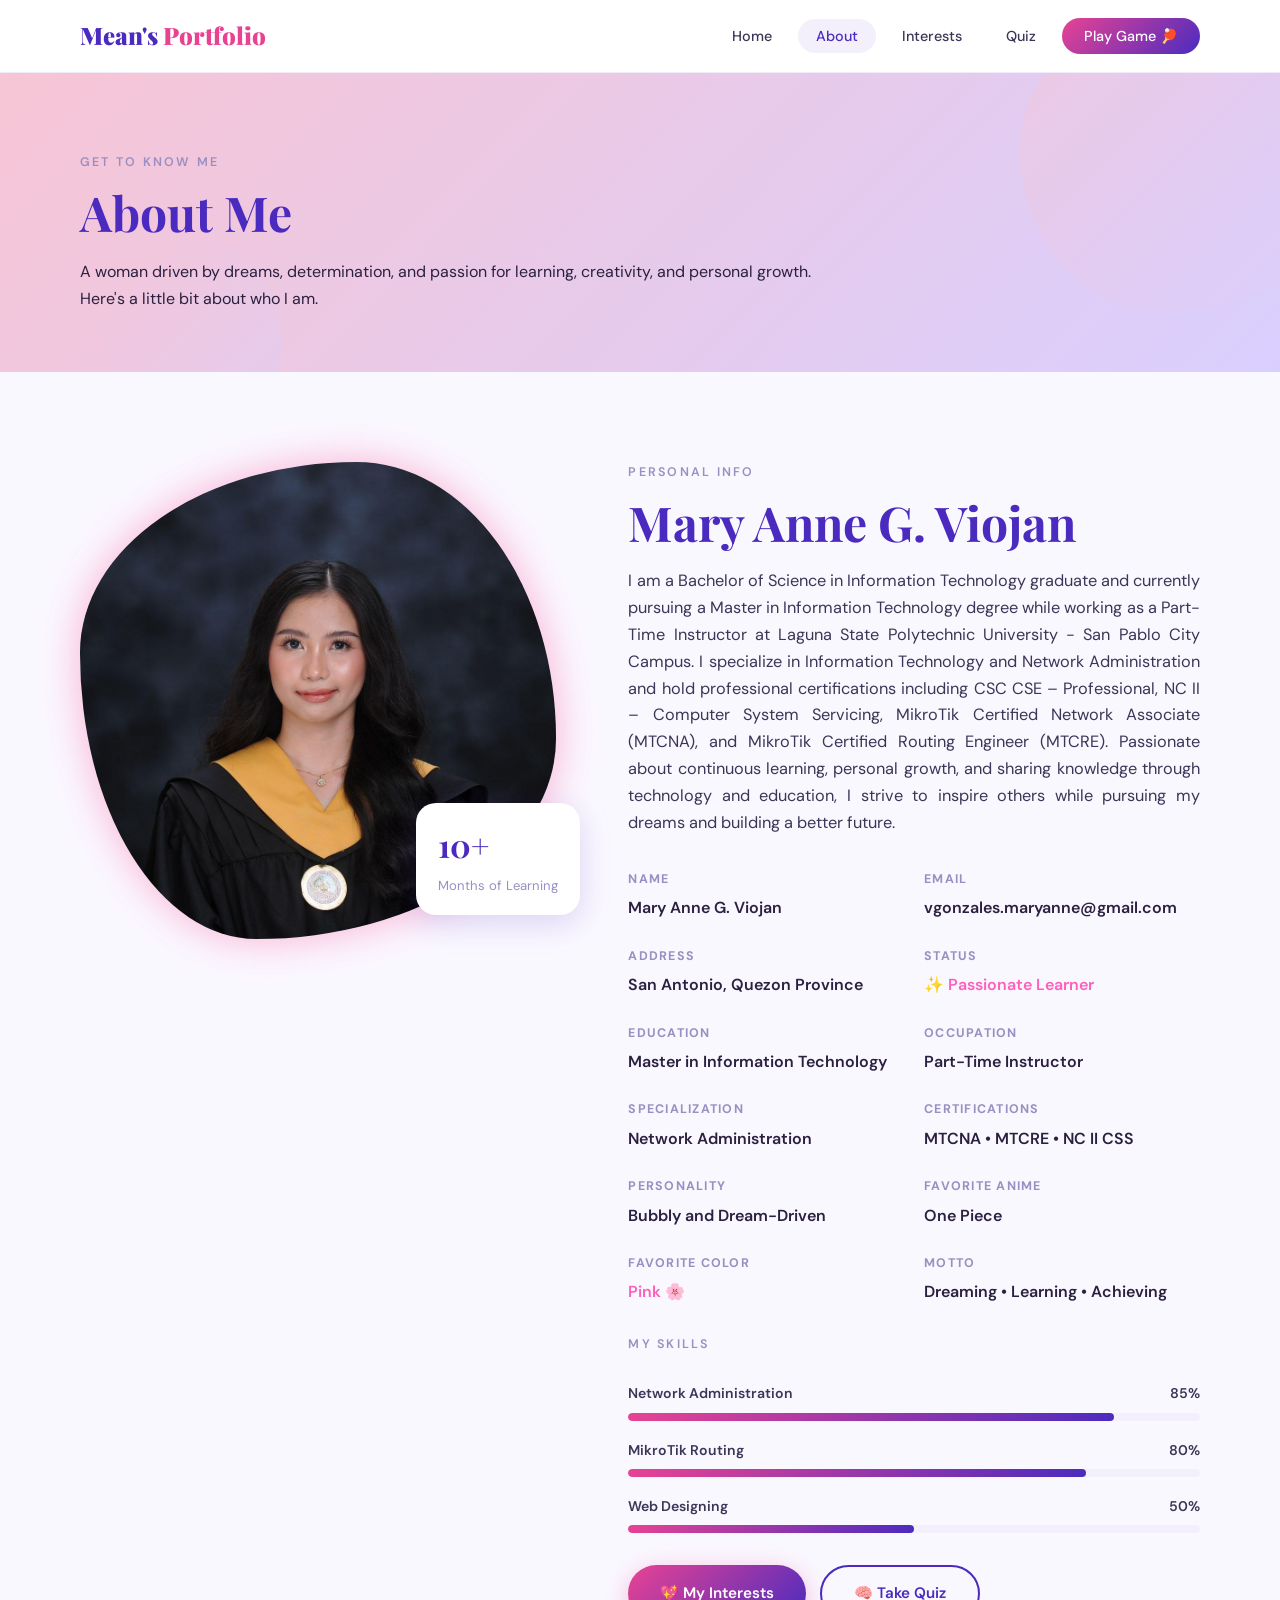
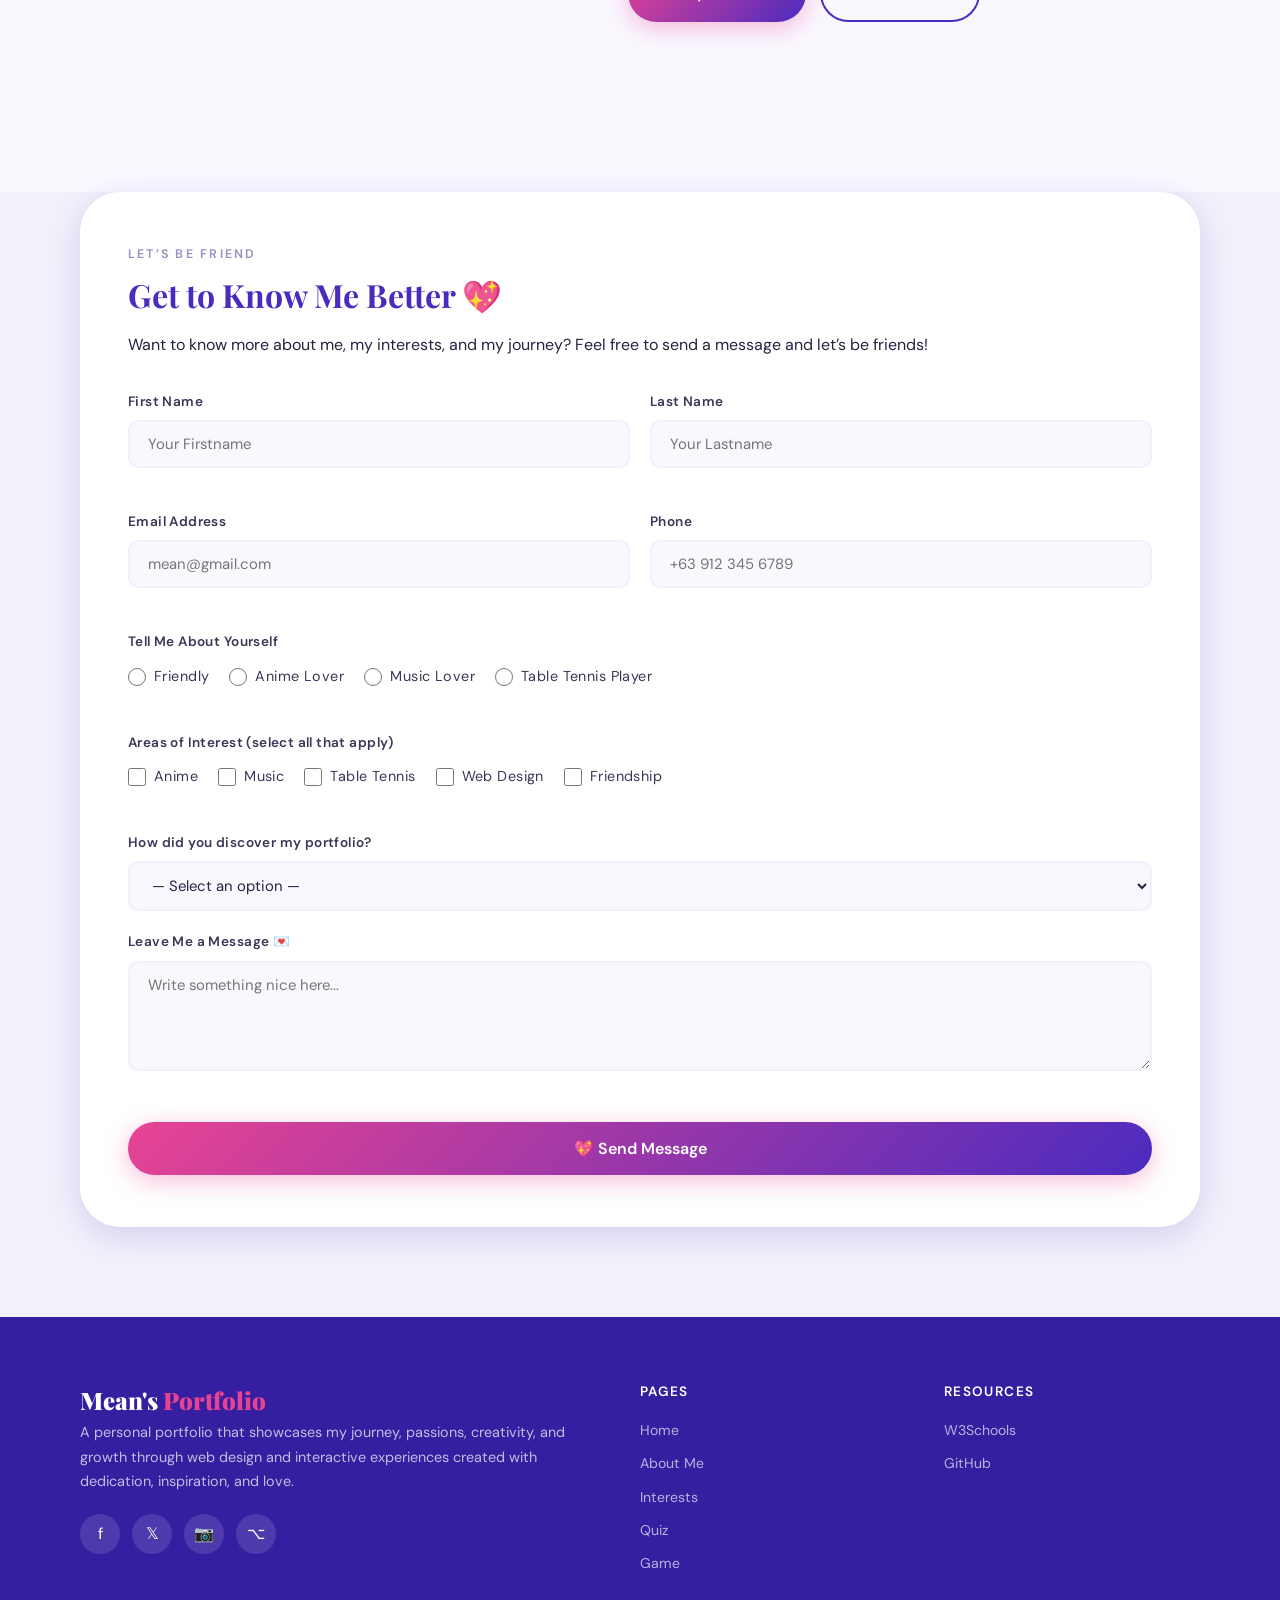
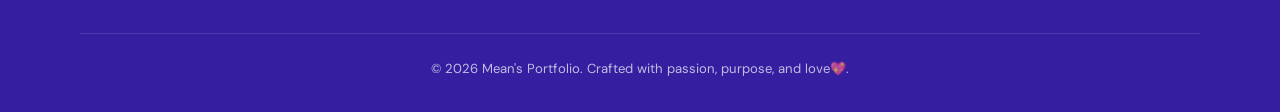
==== commit 4df292ea: "Update about.html" ====
--- a/about.html
+++ b/about.html
@@ -47,7 +47,7 @@
       <div class="about-grid">
         <div class="about-img-wrap fade-up">
           <div class="about-img-blob">
-            <img src="C:\Users\Mary Anne Viojan\Desktop\MEAN\MIT\2nd Sem\WITM 5-2\MeanPortfolio\mean.jpg" alt="Mary Anne" class="about-profile-img">
+            <img src=".\mean.jpg" alt="Mary Anne" class="about-profile-img">
           </div>
           <div class="about-stat-card">
             <strong>10+</strong>
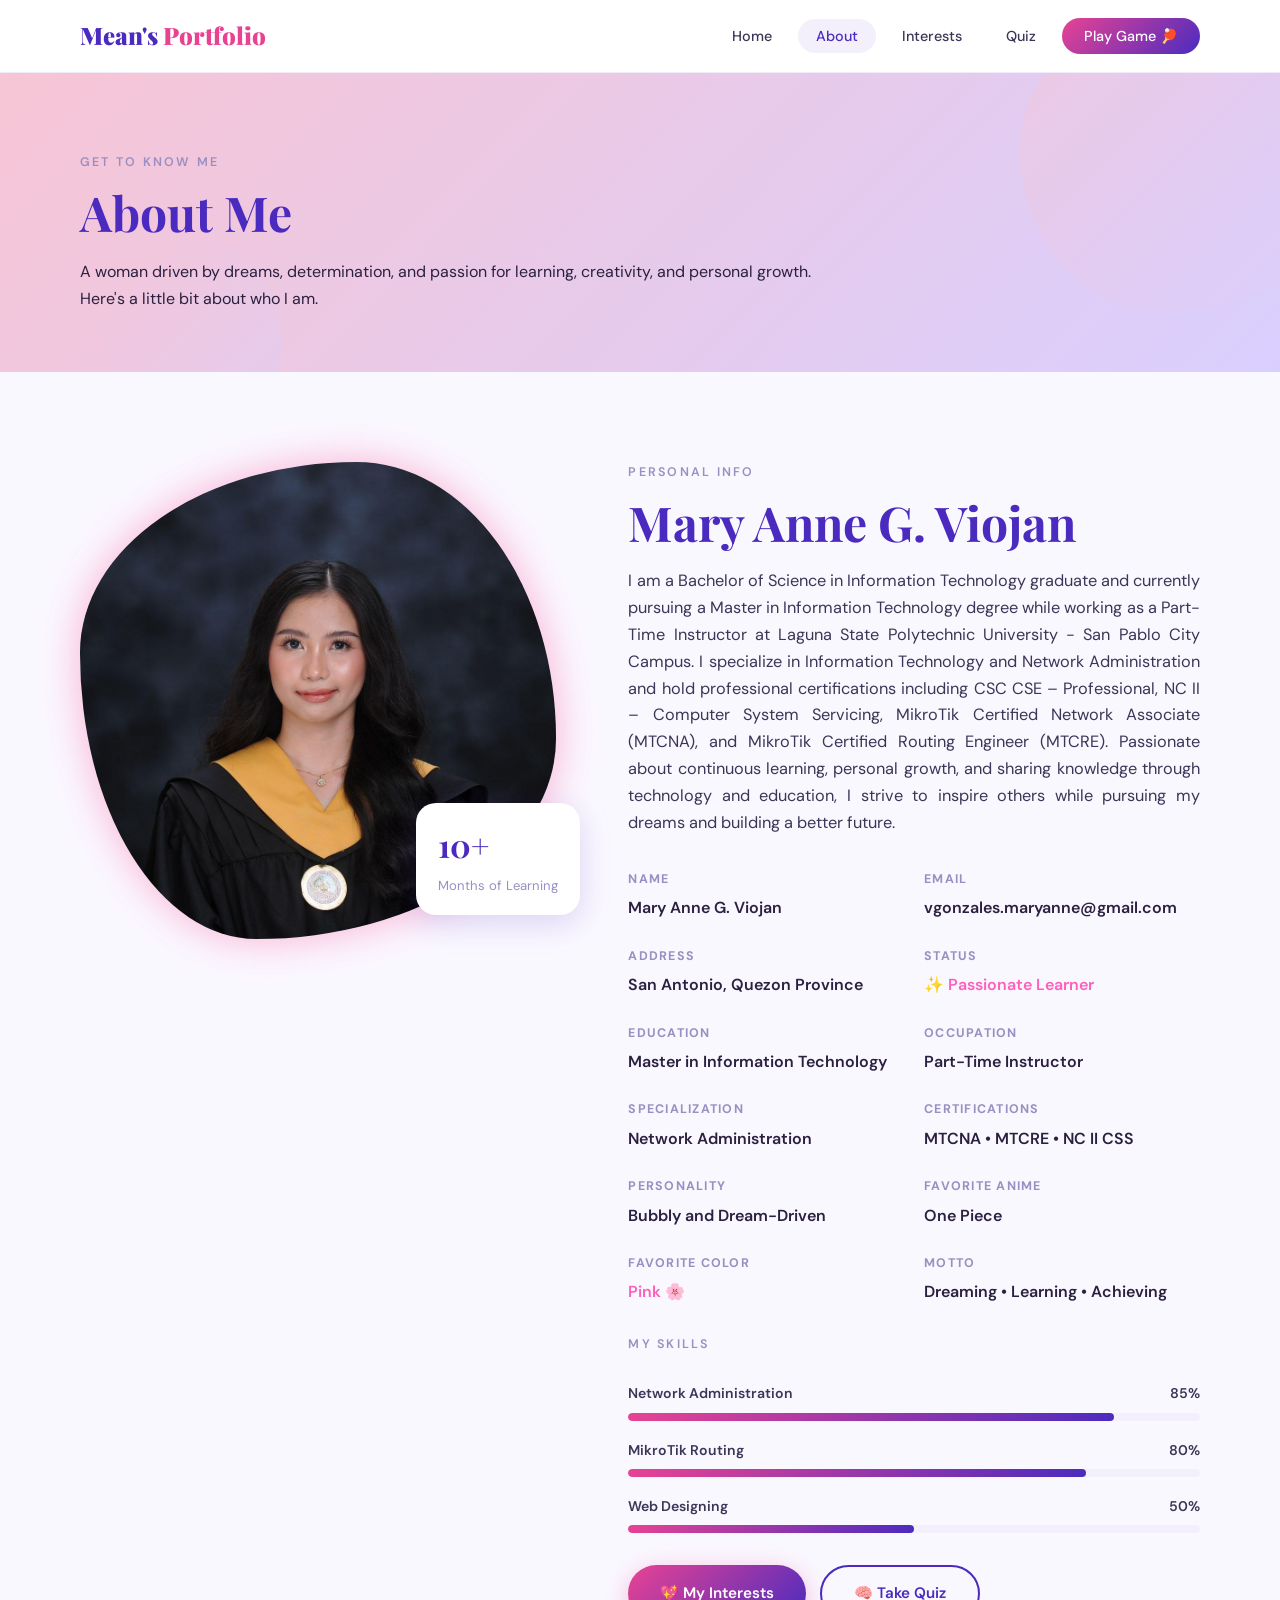
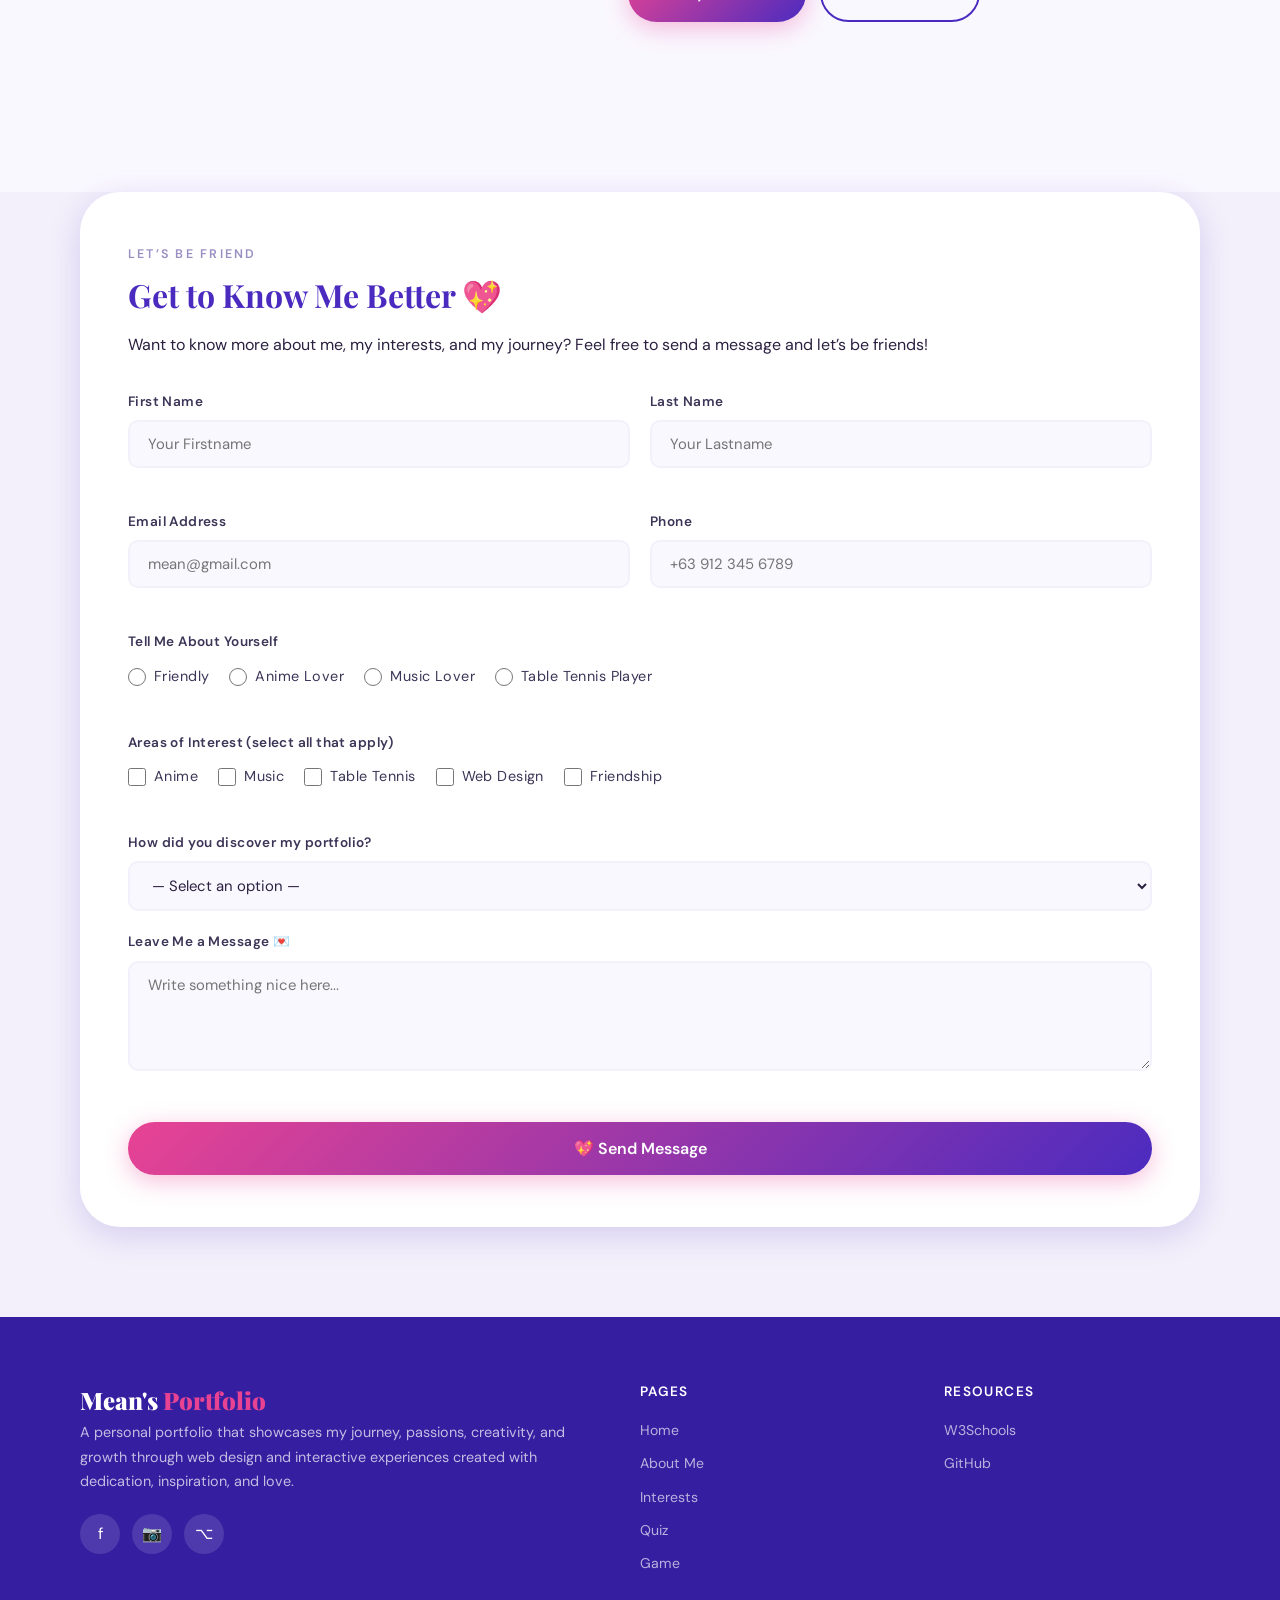
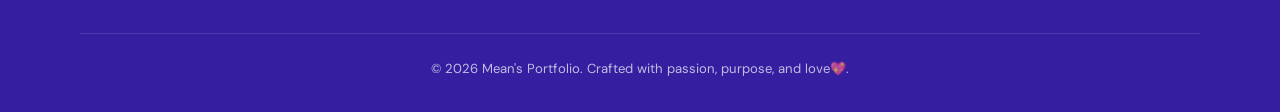
==== commit 73e475a8: "Update about.html" ====
--- a/about.html
+++ b/about.html
@@ -313,9 +313,8 @@
           <p>A personal portfolio that showcases my journey, passions, creativity, and growth through web design and interactive experiences created with dedication, inspiration, and love.</p>
           <div class="social-links">
             <a href="https://www.facebook.com/maryanne.gonzales.5876/" title="Facebook">f</a>
-            <a href="#" title="Twitter">𝕏</a>
             <a href="https://www.instagram.com/_whtdhck" title="Instagram">📷</a>
-            <a href="#" title="GitHub">⌥</a>
+            <a href="https://github.com/maryviojan" title="GitHub">⌥</a>
           </div>
         </div>
         <div class="footer-col">
@@ -329,7 +328,7 @@
         <div class="footer-col">
           <h4>Resources</h4>
           <a href="https://www.w3schools.com" target="_blank" rel="noopener">W3Schools</a>
-          <a href="https://github.com" target="_blank" rel="noopener">GitHub</a>
+          <a href="https://github.com/maryviojan" target="_blank" rel="noopener">GitHub</a>
         </div>
       </div>
       <div class="footer-bottom">
